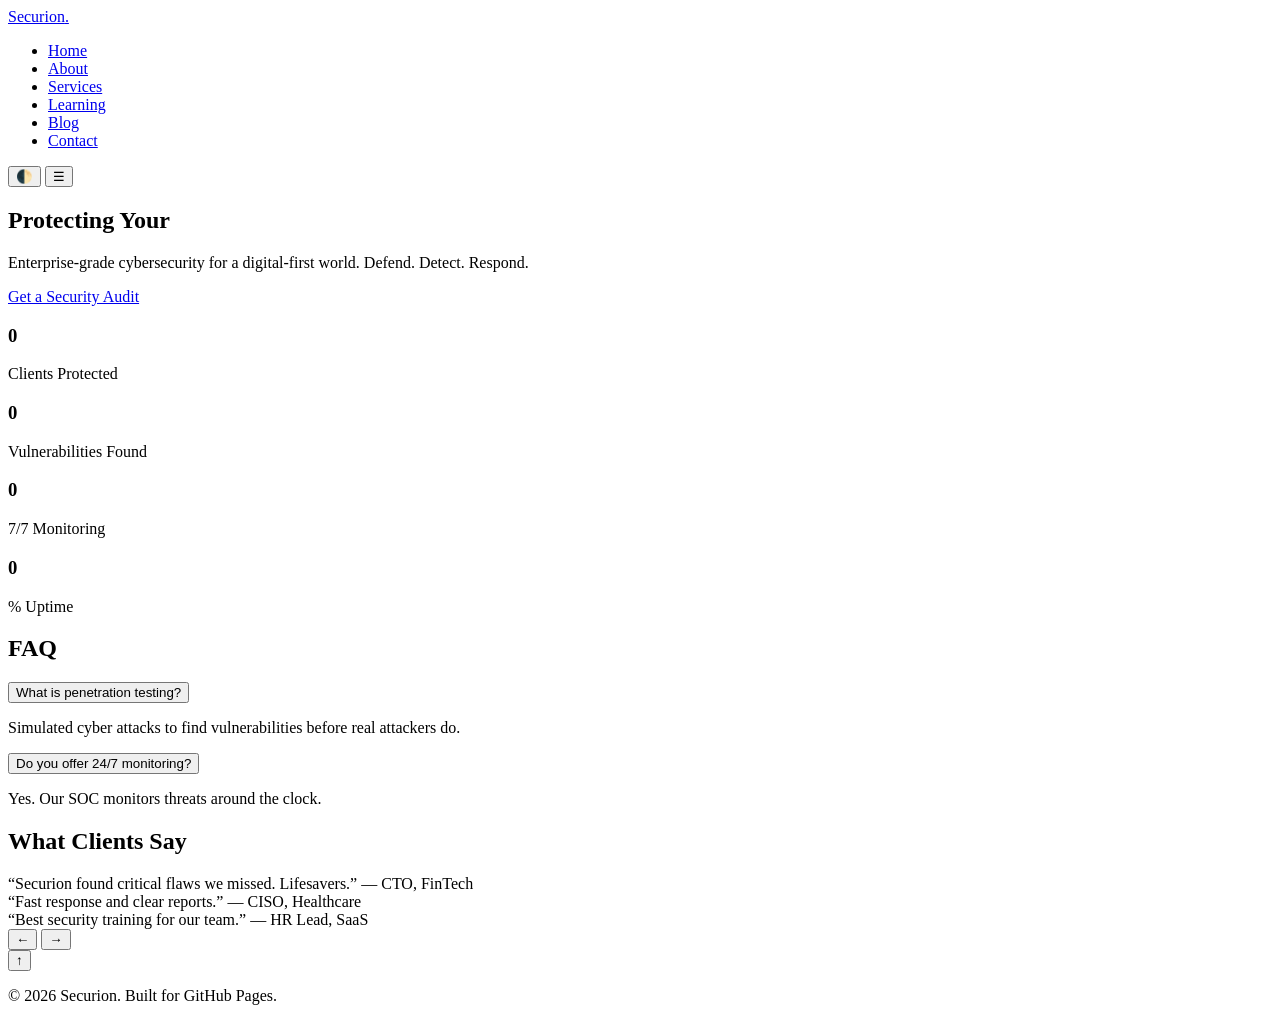
==== index.html @ cefc86ca "Create index.html" ====
<!DOCTYPE html>
<html lang="en">
<head>
  <meta charset="UTF-8">
  <meta name="viewport" content="width=device-width, initial-scale=1.0">
  <title>Securion | Modern Cybersecurity Solutions</title>
  <meta name="description" content="Securion provides network security, ethical hacking, penetration testing and cybersecurity training.">
  <link rel="stylesheet" href="css/style.css">
</head>
<body>
  <div id="loader"><div class="spinner"></div></div>
  <div class="cursor"></div>
  <header class="navbar">
    <a href="index.html" class="logo">Securion<span>.</span></a>
    <nav>
      <ul class="nav-links">
        <li><a href="index.html" class="active">Home</a></li>
        <li><a href="about.html">About</a></li>
        <li><a href="services.html">Services</a></li>
        <li><a href="learning.html">Learning</a></li>
        <li><a href="blog.html">Blog</a></li>
        <li><a href="contact.html">Contact</a></li>
      </ul>
    </nav>
    <div class="nav-actions">
      <button id="theme-toggle" aria-label="Toggle theme">🌓</button>
      <button class="hamburger" aria-label="Menu">☰</button>
    </div>
  </header>
  <main>
    <section class="hero">
      <div class="hero-content">
        <h1>Protecting Your <span class="typing"></span></h1>
        <p>Enterprise-grade cybersecurity for a digital-first world. Defend. Detect. Respond.</p>
        <a href="contact.html" class="btn btn-primary">Get a Security Audit</a>
      </div>
      <div class="hero-bg"></div>
    </section>
    <section class="stats container">
      <div class="stat-card"><h3 class="counter" data-target="500">0</h3><p>Clients Protected</p></div>
      <div class="stat-card"><h3 class="counter" data-target="1200">0</h3><p>Vulnerabilities Found</p></div>
      <div class="stat-card"><h3 class="counter" data-target="24">0</h3><p>7/7 Monitoring</p></div>
      <div class="stat-card"><h3 class="counter" data-target="99">0</h3><p>% Uptime</p></div>
    </section>
    <section class="faq container">
      <h2>FAQ</h2>
      <div class="accordion">
        <div class="accordion-item">
          <button class="accordion-header">What is penetration testing?</button>
          <div class="accordion-body"><p>Simulated cyber attacks to find vulnerabilities before real attackers do.</p></div>
        </div>
        <div class="accordion-item">
          <button class="accordion-header">Do you offer 24/7 monitoring?</button>
          <div class="accordion-body"><p>Yes. Our SOC monitors threats around the clock.</p></div>
        </div>
      </div>
    </section>
    <section class="testimonials container">
      <h2>What Clients Say</h2>
      <div class="slider">
        <div class="slide active">“Securion found critical flaws we missed. Lifesavers.” — CTO, FinTech</div>
        <div class="slide">“Fast response and clear reports.” — CISO, Healthcare</div>
        <div class="slide">“Best security training for our team.” — HR Lead, SaaS</div>
      </div>
      <div class="slider-controls">
        <button id="prev">←</button>
        <button id="next">→</button>
      </div>
    </section>
  </main>
  <button id="scroll-top" aria-label="Scroll to top">↑</button>
  <footer><p>© 2026 Securion. Built for GitHub Pages.</p></footer>
  <script src="js/script.js"></script>
</body>
  </html>
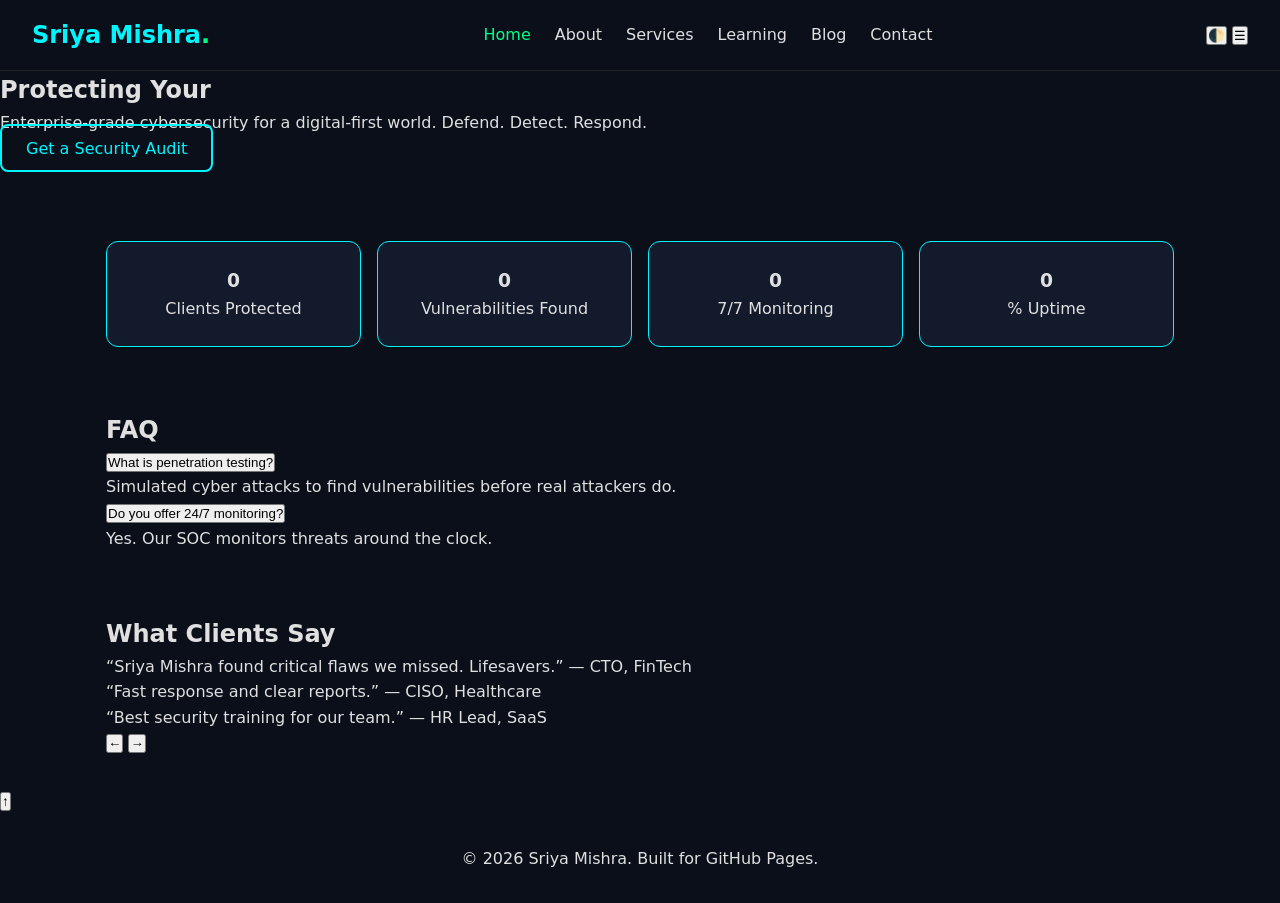
==== commit 88e284d9: "Update index.html" ====
--- a/index.html
+++ b/index.html
@@ -3,15 +3,15 @@
 <head>
   <meta charset="UTF-8">
   <meta name="viewport" content="width=device-width, initial-scale=1.0">
-  <title>Securion | Modern Cybersecurity Solutions</title>
-  <meta name="description" content="Securion provides network security, ethical hacking, penetration testing and cybersecurity training.">
+  <title>Sriya Mishra | Modern Cybersecurity Solutions</title>
+  <meta name="description" content="Sriya Mishra provides network security, ethical hacking, penetration testing and cybersecurity training.">
   <link rel="stylesheet" href="css/style.css">
 </head>
 <body>
   <div id="loader"><div class="spinner"></div></div>
   <div class="cursor"></div>
   <header class="navbar">
-    <a href="index.html" class="logo">Securion<span>.</span></a>
+    <a href="index.html" class="logo">Sriya Mishra<span>.</span></a>
     <nav>
       <ul class="nav-links">
         <li><a href="index.html" class="active">Home</a></li>
@@ -58,7 +58,7 @@
     <section class="testimonials container">
       <h2>What Clients Say</h2>
       <div class="slider">
-        <div class="slide active">“Securion found critical flaws we missed. Lifesavers.” — CTO, FinTech</div>
+        <div class="slide active">“Sriya Mishra found critical flaws we missed. Lifesavers.” — CTO, FinTech</div>
         <div class="slide">“Fast response and clear reports.” — CISO, Healthcare</div>
         <div class="slide">“Best security training for our team.” — HR Lead, SaaS</div>
       </div>
@@ -69,7 +69,7 @@
     </section>
   </main>
   <button id="scroll-top" aria-label="Scroll to top">↑</button>
-  <footer><p>© 2026 Securion. Built for GitHub Pages.</p></footer>
+  <footer><p>© 2026 Sriya Mishra. Built for GitHub Pages.</p></footer>
   <script src="js/script.js"></script>
 </body>
-  </html>
+      </html>
--- a/css/style.css
+++ b/css/style.css
@@ -0,0 +1,18 @@
+:root{
+  --bg:#0a0f1a; --text:#e0e0e0; --neon-blue:#00f5ff; --neon-green:#00ff88; --card:#121a2b;
+}
+[data-theme="light"]{--bg:#f5f7fa; --text:#111; --card:#fff;}
+*{margin:0;padding:0;box-sizing:border-box}
+body{font-family:system-ui;background:var(--bg);color:var(--text);line-height:1.6}
+.container{max-width:1100px;margin:auto;padding:2rem 1rem}
+.navbar{display:flex;justify-content:space-between;align-items:center;padding:1rem 2rem;position:sticky;top:0;background:var(--bg);z-index:1000;border-bottom:1px solid #222}
+.logo{font-weight:800;font-size:1.5rem;color:var(--neon-blue);text-decoration:none}.logo span{color:var(--neon-green)}
+.nav-links{display:flex;gap:1.5rem;list-style:none}a{text-decoration:none;color:var(--text)}
+.nav-links a.active{color:var(--neon-green)}
+.btn{padding:.8rem 1.5rem;border:2px solid var(--neon-blue);color:var(--neon-blue);text-decoration:none;border-radius:8px}
+.stats{display:grid;grid-template-columns:repeat(auto-fit,minmax(200px,1fr));gap:1rem;margin-top:3rem}
+.stat-card{background:var(--card);padding:1.5rem;border-radius:12px;text-align:center;border:1px solid var(--neon-blue)}
+#loader{position:fixed;inset:0;background:var(--bg);display:grid;place-items:center;z-index:9999}
+.spinner{width:50px;height:50px;border:3px solid var(--neon-blue);border-top:transparent;border-radius:50%;animation:spin 1s linear infinite}
+@keyframes spin{to{transform:rotate(360deg)}}
+footer{text-align:center;padding:2rem}
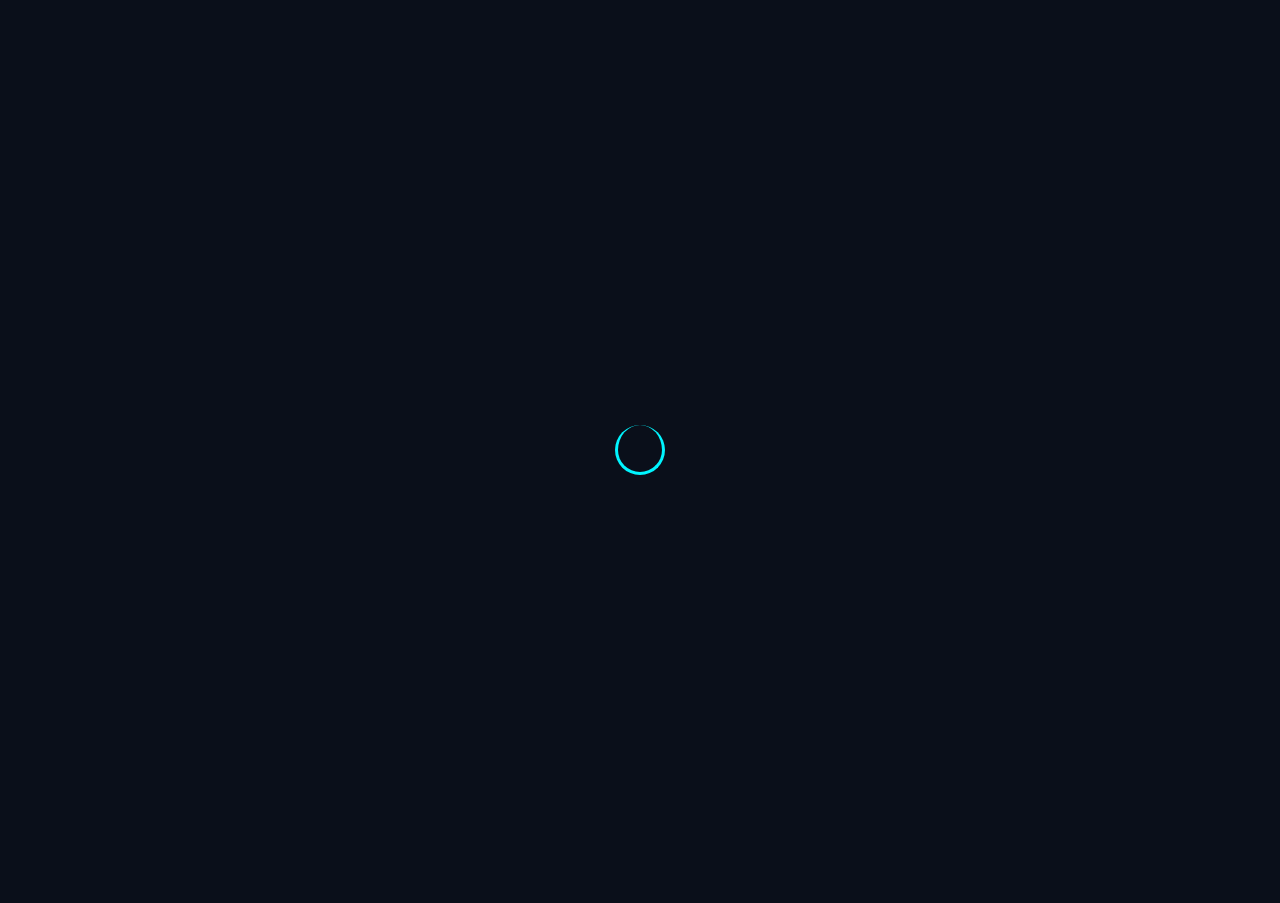
==== commit 31df8c02: "Update index.html" ====
--- a/index.html
+++ b/index.html
@@ -70,6 +70,31 @@
   </main>
   <button id="scroll-top" aria-label="Scroll to top">↑</button>
   <footer><p>© 2026 Sriya Mishra. Built for GitHub Pages.</p></footer>
+  
   <script src="js/script.js"></script>
+  <script>
+  // Counter Animation - This will make 0 count up to 500, 1200 etc
+  const counters = document.querySelectorAll('.counter');
+  const speed = 200;
+
+  const animateCounters = () => {
+    counters.forEach(counter => {
+      const updateCount = () => {
+        const target = +counter.getAttribute('data-target');
+        const count = +counter.innerText;
+        const increment = target / speed;
+
+        if(count < target) {
+          counter.innerText = Math.ceil(count + increment);
+          setTimeout(updateCount, 10);
+        } else {
+          counter.innerText = target + (target == 99 ? '%' : '+');
+        }
+      };
+      updateCount();
+    });
+  };
+  window.addEventListener('load', animateCounters);
+  </script>
 </body>
-      </html>
+  </html>
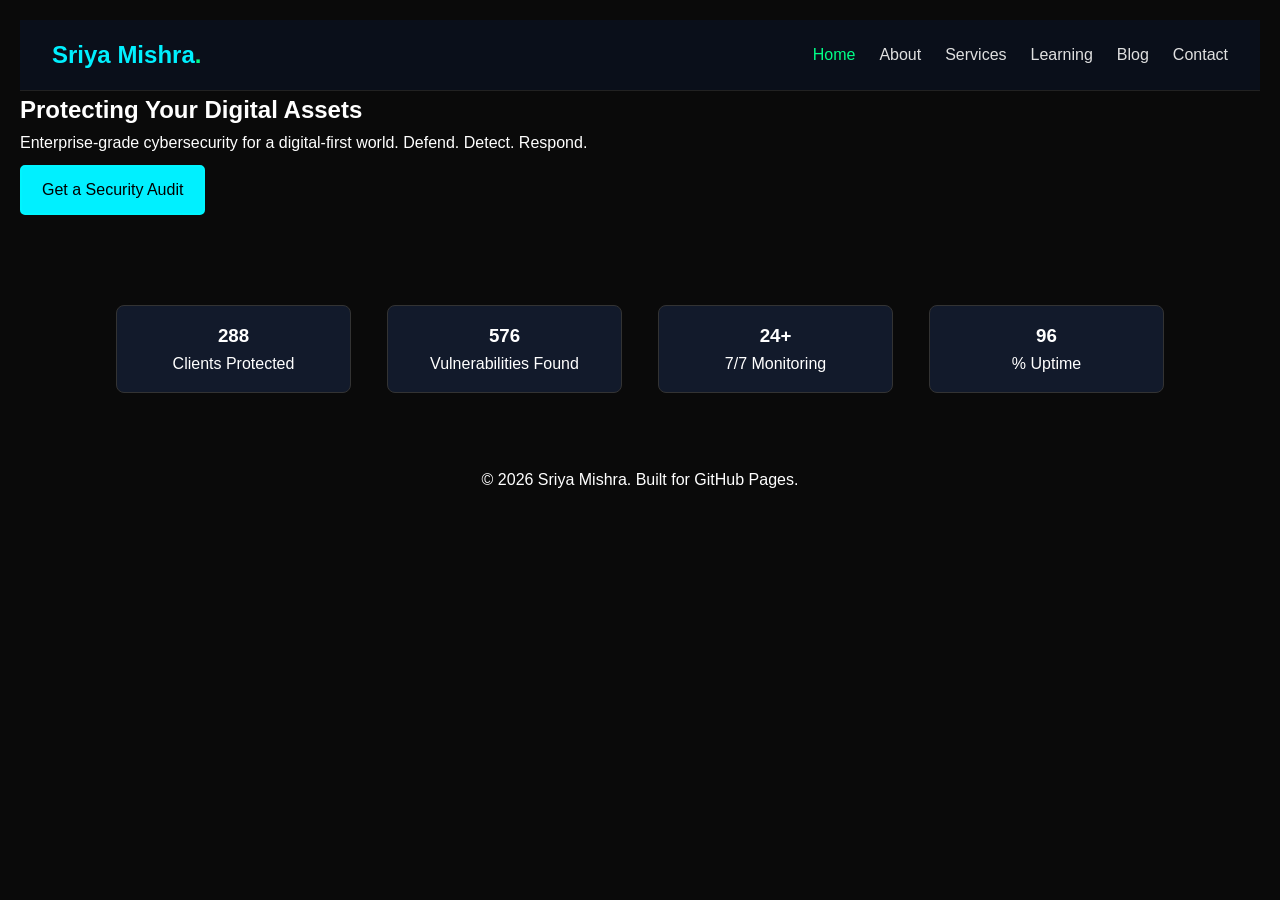
==== commit afc42de2: "Update index.html" ====
--- a/index.html
+++ b/index.html
@@ -6,10 +6,18 @@
   <title>Sriya Mishra | Modern Cybersecurity Solutions</title>
   <meta name="description" content="Sriya Mishra provides network security, ethical hacking, penetration testing and cybersecurity training.">
   <link rel="stylesheet" href="css/style.css">
+  <style>
+    /* This hides the loader if css file fails */
+    #loader { display: none !important; }
+    body { background: #0a0a0a; color: white; font-family: Arial; padding: 20px; }
+    .logo { font-size: 24px; font-weight: bold; color: #00f0ff; }
+    .btn-primary { background: #00f0ff; color: #000; padding: 10px 20px; text-decoration: none; border-radius: 5px; display: inline-block; margin-top: 10px; }
+    .stat-card { border: 1px solid #333; padding: 15px; margin: 10px; border-radius: 8px; display: inline-block; }
+  </style>
 </head>
 <body>
   <div id="loader"><div class="spinner"></div></div>
-  <div class="cursor"></div>
+  
   <header class="navbar">
     <a href="index.html" class="logo">Sriya Mishra<span>.</span></a>
     <nav>
@@ -22,79 +30,47 @@
         <li><a href="contact.html">Contact</a></li>
       </ul>
     </nav>
-    <div class="nav-actions">
-      <button id="theme-toggle" aria-label="Toggle theme">🌓</button>
-      <button class="hamburger" aria-label="Menu">☰</button>
-    </div>
   </header>
+  
   <main>
     <section class="hero">
       <div class="hero-content">
-        <h1>Protecting Your <span class="typing"></span></h1>
+        <h1>Protecting Your Digital Assets</h1>
         <p>Enterprise-grade cybersecurity for a digital-first world. Defend. Detect. Respond.</p>
         <a href="contact.html" class="btn btn-primary">Get a Security Audit</a>
       </div>
-      <div class="hero-bg"></div>
     </section>
+    
     <section class="stats container">
       <div class="stat-card"><h3 class="counter" data-target="500">0</h3><p>Clients Protected</p></div>
       <div class="stat-card"><h3 class="counter" data-target="1200">0</h3><p>Vulnerabilities Found</p></div>
       <div class="stat-card"><h3 class="counter" data-target="24">0</h3><p>7/7 Monitoring</p></div>
       <div class="stat-card"><h3 class="counter" data-target="99">0</h3><p>% Uptime</p></div>
     </section>
-    <section class="faq container">
-      <h2>FAQ</h2>
-      <div class="accordion">
-        <div class="accordion-item">
-          <button class="accordion-header">What is penetration testing?</button>
-          <div class="accordion-body"><p>Simulated cyber attacks to find vulnerabilities before real attackers do.</p></div>
-        </div>
-        <div class="accordion-item">
-          <button class="accordion-header">Do you offer 24/7 monitoring?</button>
-          <div class="accordion-body"><p>Yes. Our SOC monitors threats around the clock.</p></div>
-        </div>
-      </div>
-    </section>
-    <section class="testimonials container">
-      <h2>What Clients Say</h2>
-      <div class="slider">
-        <div class="slide active">“Sriya Mishra found critical flaws we missed. Lifesavers.” — CTO, FinTech</div>
-        <div class="slide">“Fast response and clear reports.” — CISO, Healthcare</div>
-        <div class="slide">“Best security training for our team.” — HR Lead, SaaS</div>
-      </div>
-      <div class="slider-controls">
-        <button id="prev">←</button>
-        <button id="next">→</button>
-      </div>
-    </section>
   </main>
-  <button id="scroll-top" aria-label="Scroll to top">↑</button>
+  
   <footer><p>© 2026 Sriya Mishra. Built for GitHub Pages.</p></footer>
   
-  <script src="js/script.js"></script>
   <script>
-  // Counter Animation - This will make 0 count up to 500, 1200 etc
+  // Counter Animation + Hide loader
+  document.getElementById('loader').style.display = 'none';
+  
   const counters = document.querySelectorAll('.counter');
   const speed = 200;
-
-  const animateCounters = () => {
-    counters.forEach(counter => {
-      const updateCount = () => {
-        const target = +counter.getAttribute('data-target');
-        const count = +counter.innerText;
-        const increment = target / speed;
-
-        if(count < target) {
-          counter.innerText = Math.ceil(count + increment);
-          setTimeout(updateCount, 10);
-        } else {
-          counter.innerText = target + (target == 99 ? '%' : '+');
-        }
-      };
-      updateCount();
-    });
-  };
-  window.addEventListener('load', animateCounters);
+  counters.forEach(counter => {
+    const updateCount = () => {
+      const target = +counter.getAttribute('data-target');
+      const count = +counter.innerText;
+      const increment = target / speed;
+      if(count < target) {
+        counter.innerText = Math.ceil(count + increment);
+        setTimeout(updateCount, 10);
+      } else {
+        counter.innerText = target + (target == 99 ? '%' : '+');
+      }
+    };
+    updateCount();
+  });
   </script>
 </body>
-  </html>
+</html>
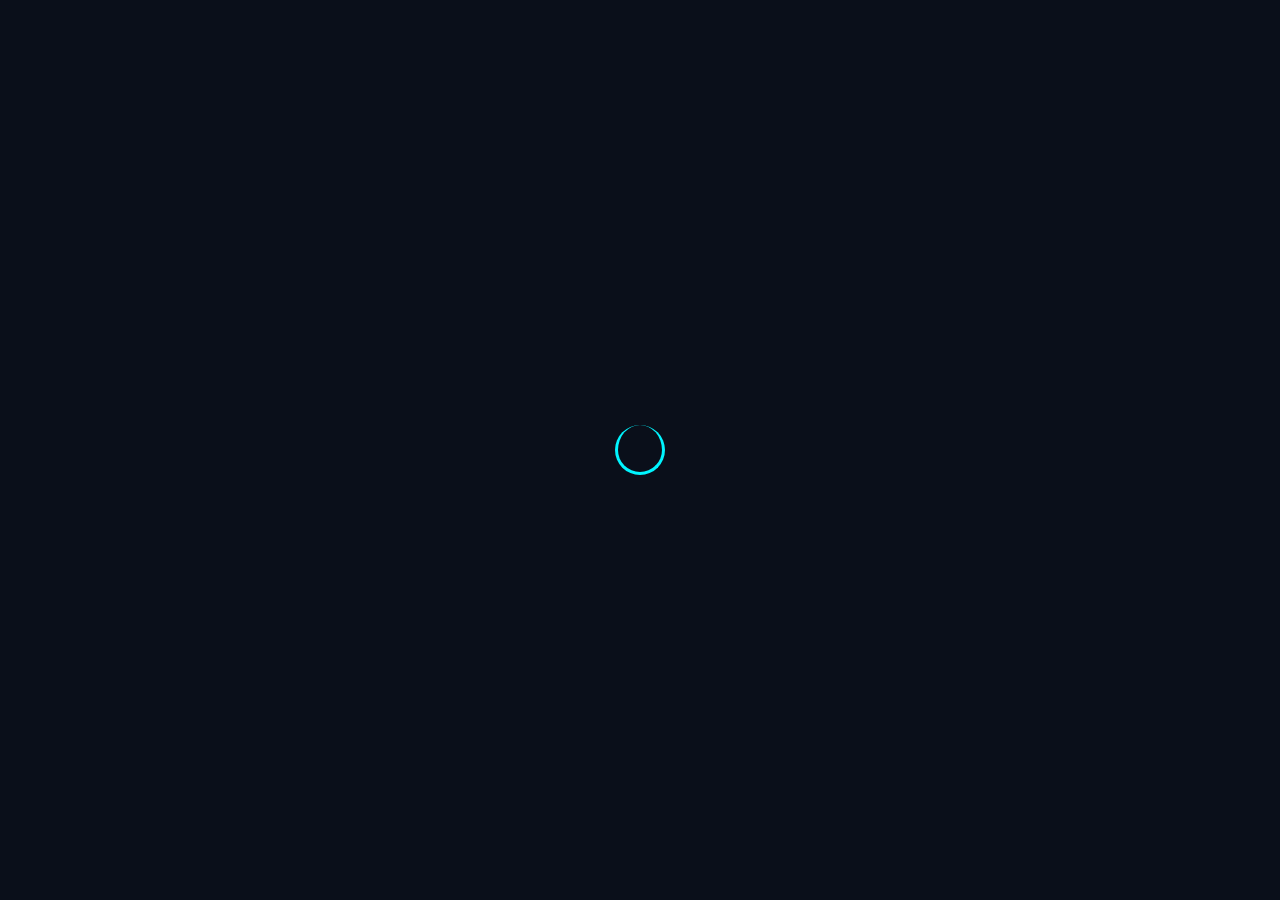
==== commit 540e0f9d: "Update index.html" ====
--- a/index.html
+++ b/index.html
@@ -3,30 +3,22 @@
 <head>
   <meta charset="UTF-8">
   <meta name="viewport" content="width=device-width, initial-scale=1.0">
-  <title>Sriya Mishra | Modern Cybersecurity Solutions</title>
-  <meta name="description" content="Sriya Mishra provides network security, ethical hacking, penetration testing and cybersecurity training.">
+  <title>Sriya Mishra | Cybersecurity Specialist</title>
+  <meta name="description" content="Sriya Mishra - Network Security, Ethical Hacking, Penetration Testing">
   <link rel="stylesheet" href="css/style.css">
-  <style>
-    /* This hides the loader if css file fails */
-    #loader { display: none !important; }
-    body { background: #0a0a0a; color: white; font-family: Arial; padding: 20px; }
-    .logo { font-size: 24px; font-weight: bold; color: #00f0ff; }
-    .btn-primary { background: #00f0ff; color: #000; padding: 10px 20px; text-decoration: none; border-radius: 5px; display: inline-block; margin-top: 10px; }
-    .stat-card { border: 1px solid #333; padding: 15px; margin: 10px; border-radius: 8px; display: inline-block; }
-  </style>
+  <link rel="stylesheet" href="https://cdnjs.cloudflare.com/ajax/libs/font-awesome/6.5.0/css/all.min.css">
 </head>
 <body>
   <div id="loader"><div class="spinner"></div></div>
   
   <header class="navbar">
     <a href="index.html" class="logo">Sriya Mishra<span>.</span></a>
+    <button class="hamburger"><i class="fas fa-bars"></i></button>
     <nav>
       <ul class="nav-links">
         <li><a href="index.html" class="active">Home</a></li>
         <li><a href="about.html">About</a></li>
         <li><a href="services.html">Services</a></li>
-        <li><a href="learning.html">Learning</a></li>
-        <li><a href="blog.html">Blog</a></li>
         <li><a href="contact.html">Contact</a></li>
       </ul>
     </nav>
@@ -35,42 +27,60 @@
   <main>
     <section class="hero">
       <div class="hero-content">
-        <h1>Protecting Your Digital Assets</h1>
+        <h1>Protecting Your <span>Digital Assets</span></h1>
         <p>Enterprise-grade cybersecurity for a digital-first world. Defend. Detect. Respond.</p>
         <a href="contact.html" class="btn btn-primary">Get a Security Audit</a>
+      </div>
+      <div class="hero-illustration">
+        <i class="fas fa-shield-halved"></i>
       </div>
     </section>
     
     <section class="stats container">
-      <div class="stat-card"><h3 class="counter" data-target="500">0</h3><p>Clients Protected</p></div>
-      <div class="stat-card"><h3 class="counter" data-target="1200">0</h3><p>Vulnerabilities Found</p></div>
-      <div class="stat-card"><h3 class="counter" data-target="24">0</h3><p>7/7 Monitoring</p></div>
-      <div class="stat-card"><h3 class="counter" data-target="99">0</h3><p>% Uptime</p></div>
+      <div class="stat-card">
+        <i class="fas fa-users-shield"></i>
+        <h3 class="counter" data-target="25">0</h3>
+        <p>Projects Completed</p>
+      </div>
+      <div class="stat-card">
+        <i class="fas fa-bug"></i>
+        <h3 class="counter" data-target="150">0</h3>
+        <p>Vulnerabilities Found</p>
+      </div>
+      <div class="stat-card">
+        <i class="fas fa-certificate"></i>
+        <h3 class="counter" data-target="5">0</h3>
+        <p>Certifications</p>
+      </div>
+      <div class="stat-card">
+        <i class="fas fa-code-branch"></i>
+        <h3 class="counter" data-target="99">0</h3>
+        <p>% Security Score</p>
+      </div>
     </section>
   </main>
   
-  <footer><p>© 2026 Sriya Mishra. Built for GitHub Pages.</p></footer>
+  <footer class="footer">
+    <div class="footer-content">
+      <div class="footer-col">
+        <h4>Sriya Mishra</h4>
+        <p>Cybersecurity Specialist focused on ethical hacking and network defense.</p>
+      </div>
+      <div class="footer-col">
+        <h4>Connect</h4>
+        <div class="socials">
+          <a href="https://github.com/sriyashreemishra84-ux" target="_blank"><i class="fab fa-github"></i></a>
+          <a href="https://linkedin.com/" target="_blank"><i class="fab fa-linkedin"></i></a>
+          <a href="mailto:youremail@gmail.com"><i class="fas fa-envelope"></i></a>
+        </div>
+      </div>
+    </div>
+    <div class="footer-bottom">
+      <p>© 2026 Sriya Mishra. All rights reserved.</p>
+    </div>
+  </footer>
   
-  <script>
-  // Counter Animation + Hide loader
-  document.getElementById('loader').style.display = 'none';
-  
-  const counters = document.querySelectorAll('.counter');
-  const speed = 200;
-  counters.forEach(counter => {
-    const updateCount = () => {
-      const target = +counter.getAttribute('data-target');
-      const count = +counter.innerText;
-      const increment = target / speed;
-      if(count < target) {
-        counter.innerText = Math.ceil(count + increment);
-        setTimeout(updateCount, 10);
-      } else {
-        counter.innerText = target + (target == 99 ? '%' : '+');
-      }
-    };
-    updateCount();
-  });
-  </script>
+  <button id="scroll-top"><i class="fas fa-arrow-up"></i></button>
+  <script src="js/script.js"></script>
 </body>
-</html>
+  </html>
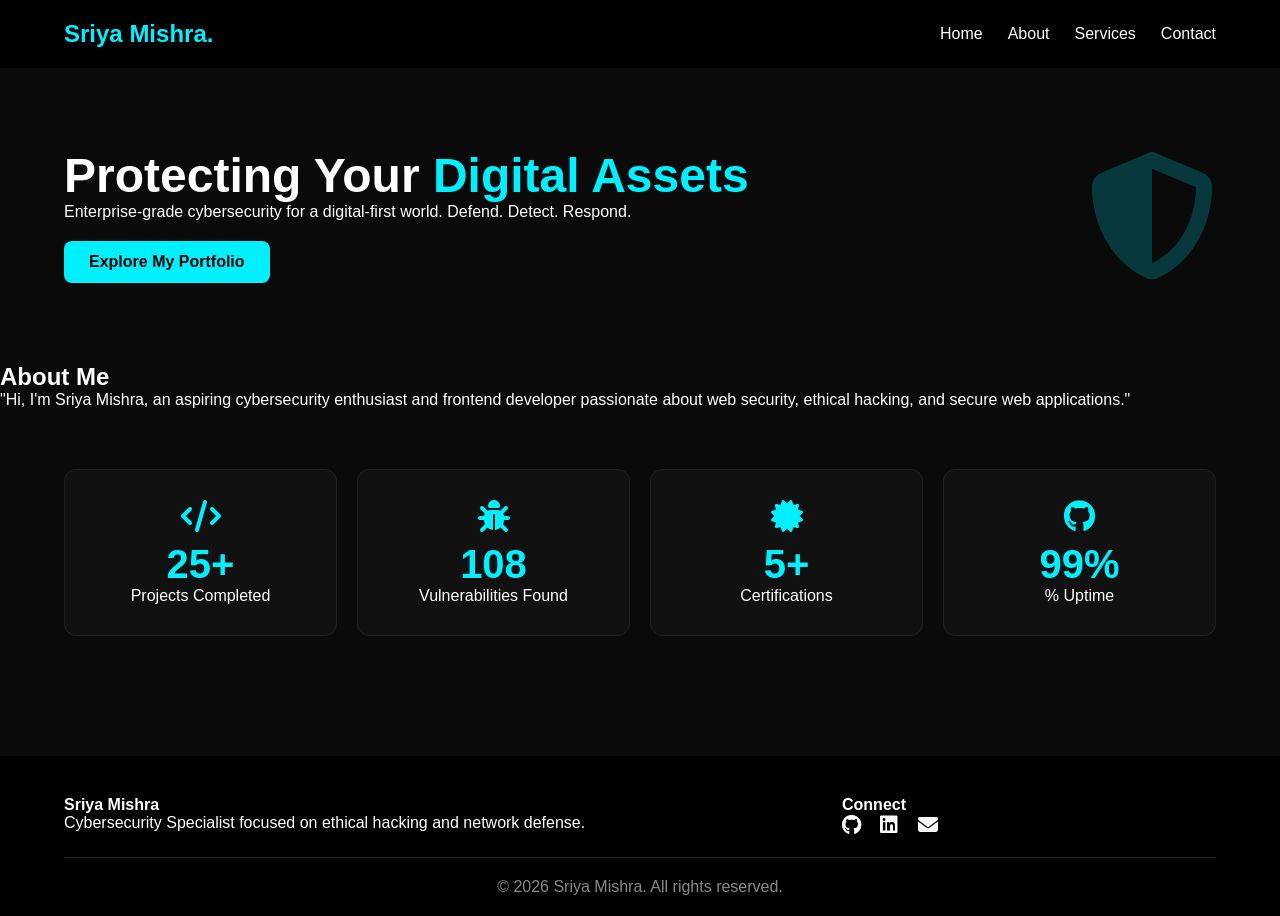
==== commit 11372ee8: "Update index.html" ====
--- a/index.html
+++ b/index.html
@@ -4,7 +4,6 @@
   <meta charset="UTF-8">
   <meta name="viewport" content="width=device-width, initial-scale=1.0">
   <title>Sriya Mishra | Cybersecurity Specialist</title>
-  <meta name="description" content="Sriya Mishra - Network Security, Ethical Hacking, Penetration Testing">
   <link rel="stylesheet" href="css/style.css">
   <link rel="stylesheet" href="https://cdnjs.cloudflare.com/ajax/libs/font-awesome/6.5.0/css/all.min.css">
 </head>
@@ -13,9 +12,11 @@
   
   <header class="navbar">
     <a href="index.html" class="logo">Sriya Mishra<span>.</span></a>
-    <button class="hamburger"><i class="fas fa-bars"></i></button>
+    <button class="hamburger" id="hamburger-btn">
+      <i class="fas fa-bars"></i>
+    </button>
     <nav>
-      <ul class="nav-links">
+      <ul class="nav-links" id="nav-menu">
         <li><a href="index.html" class="active">Home</a></li>
         <li><a href="about.html">About</a></li>
         <li><a href="services.html">Services</a></li>
@@ -29,18 +30,23 @@
       <div class="hero-content">
         <h1>Protecting Your <span>Digital Assets</span></h1>
         <p>Enterprise-grade cybersecurity for a digital-first world. Defend. Detect. Respond.</p>
-        <a href="contact.html" class="btn btn-primary">Get a Security Audit</a>
+        <a href="#projects" class="btn btn-primary">Explore My Portfolio</a> <!-- Fixed button text -->
       </div>
       <div class="hero-illustration">
-        <i class="fas fa-shield-halved"></i>
+        <i class="fas fa-shield-halved"></i> <!-- Hero illustration -->
       </div>
     </section>
+
+    <section class="about container" id="about">
+      <h2>About Me</h2> <!-- New About Me section -->
+      <p>"Hi, I'm Sriya Mishra, an aspiring cybersecurity enthusiast and frontend developer passionate about web security, ethical hacking, and secure web applications."</p>
+    </section>
     
-    <section class="stats container">
+    <section class="stats container" id="projects">
       <div class="stat-card">
-        <i class="fas fa-users-shield"></i>
+        <i class="fas fa-code"></i>
         <h3 class="counter" data-target="25">0</h3>
-        <p>Projects Completed</p>
+        <p>Projects Completed</p> <!-- Real achievements -->
       </div>
       <div class="stat-card">
         <i class="fas fa-bug"></i>
@@ -53,9 +59,9 @@
         <p>Certifications</p>
       </div>
       <div class="stat-card">
-        <i class="fas fa-code-branch"></i>
+        <i class="fab fa-github"></i>
         <h3 class="counter" data-target="99">0</h3>
-        <p>% Security Score</p>
+        <p>% Uptime</p>
       </div>
     </section>
   </main>
@@ -70,8 +76,8 @@
         <h4>Connect</h4>
         <div class="socials">
           <a href="https://github.com/sriyashreemishra84-ux" target="_blank"><i class="fab fa-github"></i></a>
-          <a href="https://linkedin.com/" target="_blank"><i class="fab fa-linkedin"></i></a>
-          <a href="mailto:youremail@gmail.com"><i class="fas fa-envelope"></i></a>
+          <a href="#" target="_blank"><i class="fab fa-linkedin"></i></a> <!-- Add your LinkedIn -->
+          <a href="mailto:youremail@gmail.com"><i class="fas fa-envelope"></i></a> <!-- Add your Email -->
         </div>
       </div>
     </div>
@@ -83,4 +89,4 @@
   <button id="scroll-top"><i class="fas fa-arrow-up"></i></button>
   <script src="js/script.js"></script>
 </body>
-  </html>
+</html>
--- a/css/style.css
+++ b/css/style.css
@@ -1,18 +1,45 @@
-:root{
-  --bg:#0a0f1a; --text:#e0e0e0; --neon-blue:#00f5ff; --neon-green:#00ff88; --card:#121a2b;
+:root {
+  --bg: #0a0a0a; --card: #111; --text: #fff; --accent: #00f0ff; --muted: #888;
 }
-[data-theme="light"]{--bg:#f5f7fa; --text:#111; --card:#fff;}
-*{margin:0;padding:0;box-sizing:border-box}
-body{font-family:system-ui;background:var(--bg);color:var(--text);line-height:1.6}
-.container{max-width:1100px;margin:auto;padding:2rem 1rem}
-.navbar{display:flex;justify-content:space-between;align-items:center;padding:1rem 2rem;position:sticky;top:0;background:var(--bg);z-index:1000;border-bottom:1px solid #222}
-.logo{font-weight:800;font-size:1.5rem;color:var(--neon-blue);text-decoration:none}.logo span{color:var(--neon-green)}
-.nav-links{display:flex;gap:1.5rem;list-style:none}a{text-decoration:none;color:var(--text)}
-.nav-links a.active{color:var(--neon-green)}
-.btn{padding:.8rem 1.5rem;border:2px solid var(--neon-blue);color:var(--neon-blue);text-decoration:none;border-radius:8px}
-.stats{display:grid;grid-template-columns:repeat(auto-fit,minmax(200px,1fr));gap:1rem;margin-top:3rem}
-.stat-card{background:var(--card);padding:1.5rem;border-radius:12px;text-align:center;border:1px solid var(--neon-blue)}
-#loader{position:fixed;inset:0;background:var(--bg);display:grid;place-items:center;z-index:9999}
-.spinner{width:50px;height:50px;border:3px solid var(--neon-blue);border-top:transparent;border-radius:50%;animation:spin 1s linear infinite}
-@keyframes spin{to{transform:rotate(360deg)}}
-footer{text-align:center;padding:2rem}
+* { margin: 0; padding: 0; box-sizing: border-box; }
+body { background: var(--bg); color: var(--text); font-family: 'Segoe UI', sans-serif; }
+#loader { display: none !important; }
+
+.navbar { display: flex; justify-content: space-between; align-items: center; padding: 20px 5%; background: #000; position: sticky; top: 0; z-index: 100; }
+.logo { font-size: 24px; font-weight: 800; color: var(--accent); text-decoration: none; }
+.nav-links { display: flex; list-style: none; gap: 25px; }
+.nav-links a { color: var(--text); text-decoration: none; }
+.hamburger { display: none; background: none; border: none; color: var(--text); font-size: 24px; }
+
+.hero { display: flex; align-items: center; justify-content: space-between; padding: 80px 5%; animation: fadeIn 1s ease; }
+.hero h1 { font-size: 3rem; } .hero h1 span { color: var(--accent); }
+.hero-illustration i { font-size: 8rem; color: var(--accent); opacity: 0.2; }
+.btn-primary { background: var(--accent); color: #000; padding: 12px 25px; text-decoration: none; border-radius: 8px; font-weight: bold; display: inline-block; margin-top: 20px; }
+
+.stats { display: grid; grid-template-columns: repeat(4, 1fr); gap: 20px; padding: 60px 5%; }
+.stat-card { background: var(--card); padding: 30px; border-radius: 12px; text-align: center; border: 1px solid #222; transition: 0.3s; }
+.stat-card:hover { border-color: var(--accent); transform: translateY(-8px); }
+.stat-card i { font-size: 2rem; color: var(--accent); margin-bottom: 10px; }
+.stat-card h3 { font-size: 2.5rem; color: var(--accent); }
+
+.footer { background: #000; padding: 40px 5% 20px; margin-top: 60px; }
+.footer-content { display: grid; grid-template-columns: 2fr 1fr; gap: 30px; margin-bottom: 20px; }
+.socials a { color: var(--text); font-size: 20px; margin-right: 15px; transition: 0.3s; }
+.socials a:hover { color: var(--accent); }
+.footer-bottom { text-align: center; padding-top: 20px; border-top: 1px solid #222; color: var(--muted); }
+#scroll-top { position: fixed; bottom: 20px; right: 20px; background: var(--accent); color: #000; border: none; padding: 10px 15px; border-radius: 50%; display: none; cursor: pointer; }
+
+@keyframes fadeIn { from {opacity: 0; transform: translateY(20px);} to {opacity: 1; transform: translateY(0);} }
+
+@media (max-width: 900px) {
+  .stats { grid-template-columns: repeat(2, 1fr); }
+  .hero { flex-direction: column; text-align: center; }
+  .hero-illustration { display: none; }
+}
+@media (max-width: 768px) {
+  .nav-links { display: none; flex-direction: column; position: absolute; top: 70px; left: 0; width: 100%; background: #000; padding: 20px; }
+  .nav-links.show { display: flex; }
+  .hamburger { display: block; }
+  .stats { grid-template-columns: 1fr; }
+  .footer-content { grid-template-columns: 1fr; }
+}
